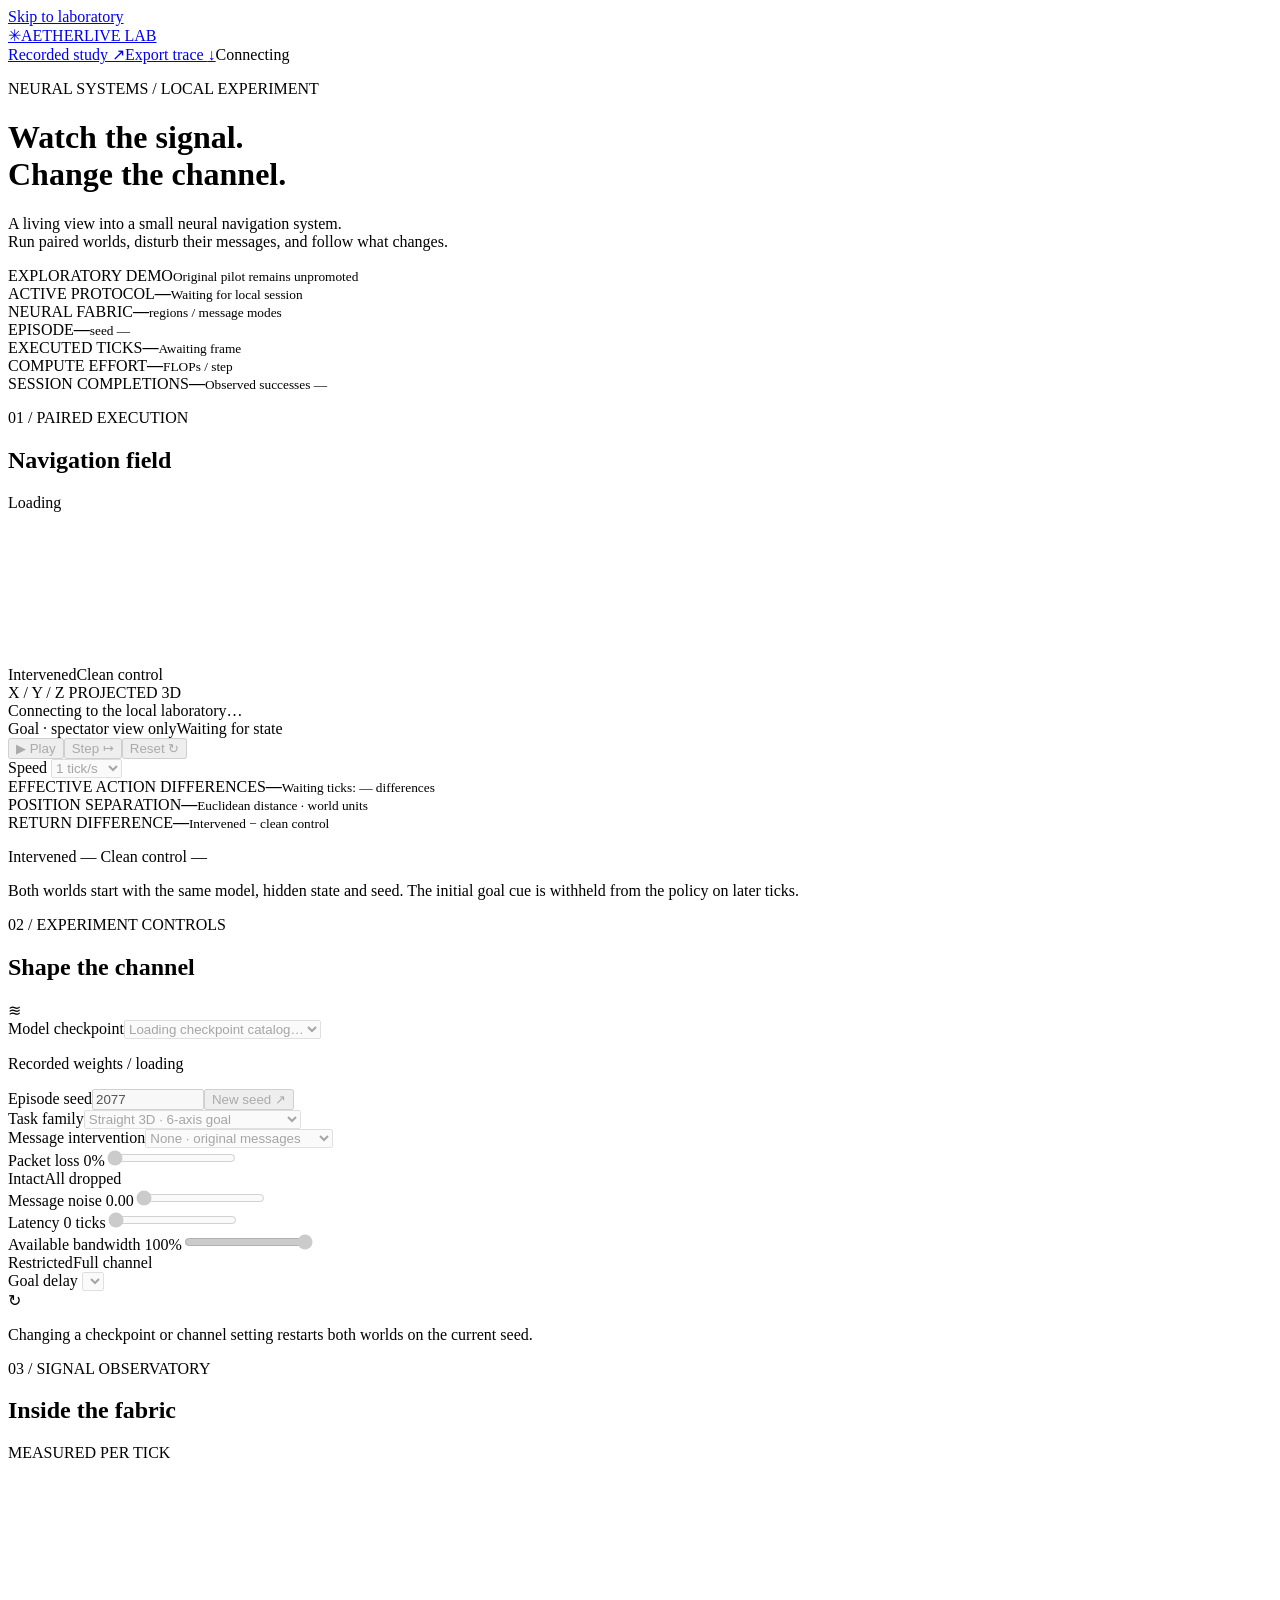
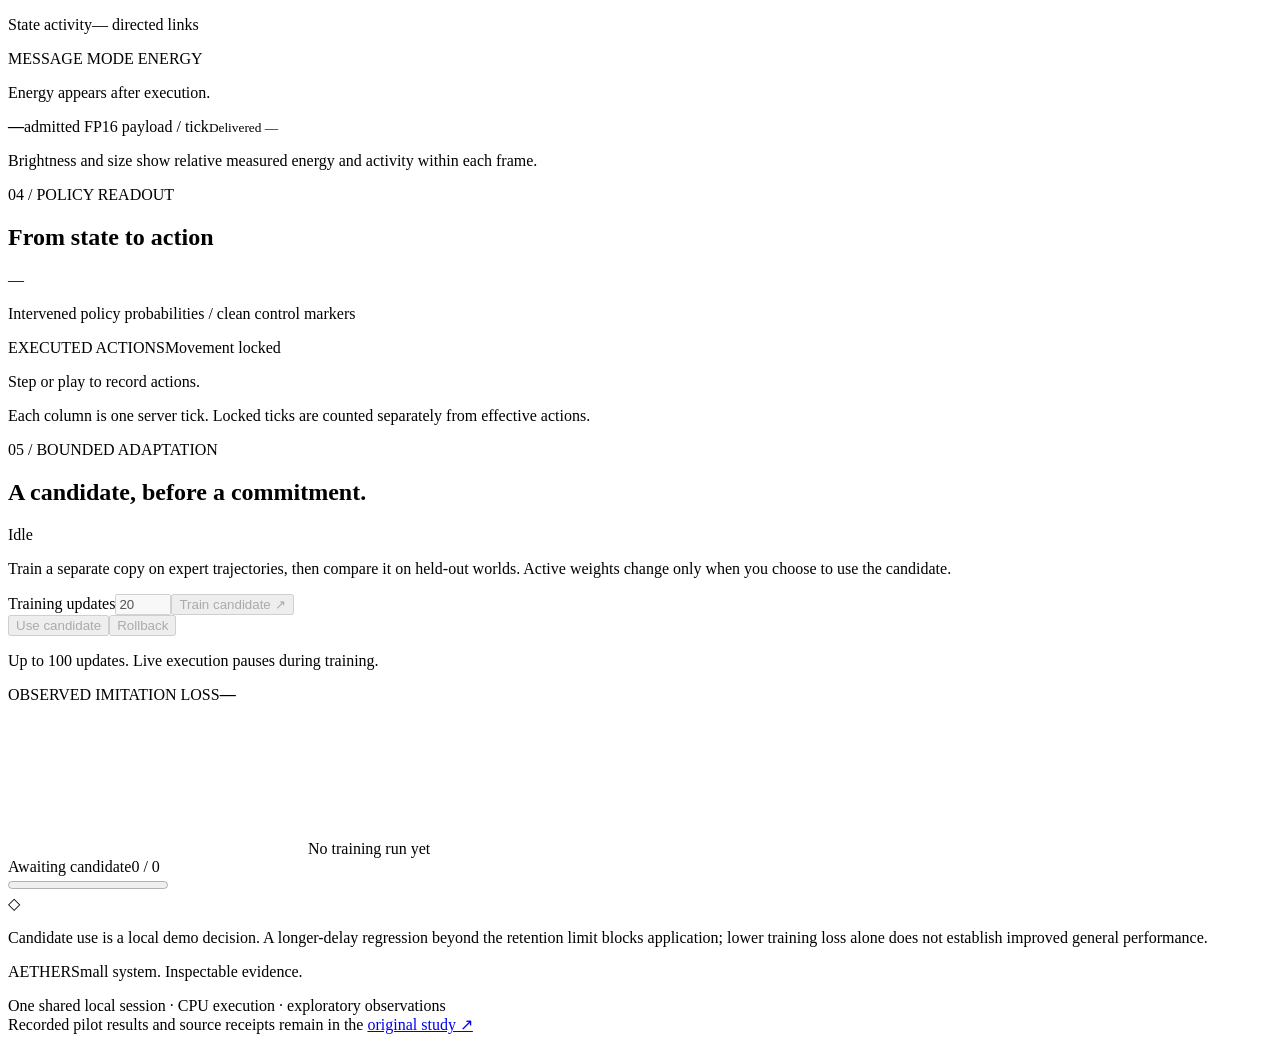
==== aether/live/web/index.html @ 58e381af "feat: AETHER v0.3.0 - NeuroWave-X research lab, live workbench, profiler, and SynapseForge plasticit" ====
<!doctype html>
<html lang="en">
<head>
  <meta charset="utf-8">
  <meta name="viewport" content="width=device-width,initial-scale=1">
  <meta name="theme-color" content="#0b1219">
  <title>AETHER — Live Lab</title>
  <link rel="stylesheet" href="/styles.css">
  <script src="/app.js" defer></script>
</head>
<body>
  <a class="skip-link" href="#laboratory">Skip to laboratory</a>
  <div class="shell">
    <header class="masthead">
      <a class="brand" href="/" aria-label="AETHER Live Lab"><span class="brand-mark" aria-hidden="true">✳</span>AETHER<span class="brand-divider"></span><span class="brand-sub">LIVE LAB</span></a>
      <nav aria-label="Laboratory links"><a href="/study/">Recorded study <span aria-hidden="true">↗</span></a><a href="/api/export" download>Export trace <span aria-hidden="true">↓</span></a><span class="connection" id="connection" role="status"><i></i>Connecting</span></nav>
    </header>
    <main id="laboratory">
      <div class="intro"><div><p class="eyebrow">NEURAL SYSTEMS / LOCAL EXPERIMENT</p><h1>Watch the signal.<br><span>Change the channel.</span></h1><p class="intro-copy">A living view into a small neural navigation system.<br class="desktop-break"> Run paired worlds, disturb their messages, and follow what changes.</p></div><div class="evidence-tag"><span class="small-dot"></span><div>EXPLORATORY DEMO<small>Original pilot remains unpromoted</small></div></div></div>
      <div id="error" class="error-banner" role="alert" hidden><span id="error-message"></span><button id="dismiss-error" aria-label="Dismiss error">×</button></div>
      <section class="instrument-strip" aria-label="Active model and session">
        <div><span class="metric-label">ACTIVE PROTOCOL</span><strong id="protocol">—</strong><small id="provenance">Waiting for local session</small></div>
        <div><span class="metric-label">NEURAL FABRIC</span><strong id="fabric">—</strong><small id="fabric-detail">regions / message modes</small></div>
        <div><span class="metric-label">EPISODE</span><strong id="episode">—</strong><small id="seed-summary">seed —</small></div>
        <div><span class="metric-label">EXECUTED TICKS</span><strong id="tick">—</strong><small id="episode-state">Awaiting frame</small></div>
        <div class="session-metric"><span class="metric-label">COMPUTE EFFORT</span><strong id="compute-flops">—</strong><small id="compute-detail">FLOPs / step</small></div>
        <div class="session-metric"><span class="metric-label">SESSION COMPLETIONS</span><strong id="completed">—</strong><small id="successes">Observed successes —</small></div>
      </section>
      <div class="lab-grid">
        <section class="panel world-panel" aria-labelledby="world-heading">
          <div class="panel-heading"><div><p class="eyebrow">01 / PAIRED EXECUTION</p><h2 id="world-heading">Navigation field</h2></div><span class="status-pill" id="run-state">Loading</span></div>
          <div class="world-view"><canvas id="world" role="img" aria-label="Projected three dimensional navigation world, loading"></canvas><div class="world-top"><span><i class="legend-line teal"></i>Intervened</span><span><i class="legend-line amber"></i>Clean control</span></div><div class="world-coordinates">X / Y / Z <span>PROJECTED 3D</span></div><div class="world-overlay" id="world-empty">Connecting to the local laboratory…</div><div class="world-bottom"><span><i class="target-symbol"></i>Goal · spectator view only</span><span id="movement-state">Waiting for state</span></div></div>
          <div class="transport"><div class="transport-buttons"><button class="primary" id="play" data-mutation disabled><span aria-hidden="true">▶</span> Play</button><button id="step" data-mutation disabled title="Execute one tick">Step <span aria-hidden="true">↦</span></button><button id="reset" data-mutation disabled title="Restart with the current seed">Reset <span aria-hidden="true">↻</span></button></div><label class="speed-control">Speed <select id="speed" data-mutation aria-label="Execution speed" disabled><option value="1">1 tick/s</option><option value="2">2 ticks/s</option><option value="3">3 ticks/s</option><option value="4">4 ticks/s</option><option value="5">5 ticks/s</option><option value="6">6 ticks/s</option><option value="7">7 ticks/s</option><option value="8">8 ticks/s</option></select></label></div>
          <div class="comparison-grid"><div><span class="metric-label">EFFECTIVE ACTION DIFFERENCES</span><strong id="effective-diffs">—</strong><small id="waiting-diffs">Waiting ticks: — differences</small></div><div><span class="metric-label">POSITION SEPARATION</span><strong id="separation">—</strong><small>Euclidean distance · world units</small></div><div><span class="metric-label">RETURN DIFFERENCE</span><strong id="return-delta">—</strong><small>Intervened − clean control</small></div></div>
          <p class="branch-results" id="branch-results">Intervened — <span>Clean control —</span></p><p class="panel-note">Both worlds start with the same model, hidden state and seed. The initial goal cue is withheld from the policy on later ticks.</p>
        </section>
        <aside class="panel channel-panel" aria-labelledby="channel-heading">
          <div class="panel-heading"><div><p class="eyebrow">02 / EXPERIMENT CONTROLS</p><h2 id="channel-heading">Shape the channel</h2></div><span class="control-glyph" aria-hidden="true">≋</span></div>
          <label class="field-label" for="checkpoint">Model checkpoint</label><select id="checkpoint" data-mutation disabled><option>Loading checkpoint catalog…</option></select><p class="field-note" id="checkpoint-note">Recorded weights / loading</p>
          <div class="seed-row"><label for="seed">Episode seed<input id="seed" type="number" min="0" max="4294967295" step="1" value="2077" data-mutation disabled></label><button id="new-seed" class="compact-button" data-mutation disabled>New seed <span aria-hidden="true">↗</span></button></div>
          <label class="field-label" for="task-family" style="margin-top:12px;">Task family</label><select id="task-family" data-mutation disabled><option value="straight">Straight 3D · 6-axis goal</option><option value="distraction">Sensory distraction · false pulses</option><option value="waypoint">Sequential routes · 2 waypoints</option></select>
          <div class="divider"></div>
          <label class="field-label" for="intervention">Message intervention</label><select id="intervention" data-mutation disabled><option value="none">None · original messages</option><option value="zero_gain">Zero residual gain</option><option value="erase_packets">Erase message packets</option><option value="shuffle_phase">Shuffle message phase</option><option value="random_phase">Randomize message phase</option></select>
          <div class="slider-field"><label for="loss">Packet loss <output for="loss" id="loss-value">0%</output></label><input id="loss" type="range" min="0" max="1" step="0.05" value="0" data-setting="loss_probability" data-mutation disabled><div class="range-ends"><span>Intact</span><span>All dropped</span></div></div>
          <div class="slider-field"><label for="noise">Message noise <output for="noise" id="noise-value">0.00</output></label><input id="noise" type="range" min="0" max="1" step="0.05" value="0" data-setting="noise_std" data-mutation disabled></div>
          <div class="slider-field"><label for="latency">Latency <output for="latency" id="latency-value">0 ticks</output></label><input id="latency" type="range" min="0" max="4" step="1" value="0" data-setting="latency_ticks" data-mutation disabled></div>
          <div class="slider-field"><label for="bandwidth">Available bandwidth <output for="bandwidth" id="bandwidth-value">100%</output></label><input id="bandwidth" type="range" min="0" max="1" step="0.05" value="1" data-setting="bandwidth_fraction" data-mutation disabled><div class="range-ends"><span>Restricted</span><span>Full channel</span></div></div>
          <label class="delay-field" for="delay">Goal delay <select id="delay" data-mutation disabled aria-label="Ticks before movement is enabled"></select></label>
          <div class="reset-note"><span aria-hidden="true">↻</span><p>Changing a checkpoint or channel setting restarts both worlds on the current seed.</p></div>
        </aside>
        <section class="panel neural-panel" aria-labelledby="neural-heading">
          <div class="panel-heading"><div><p class="eyebrow">03 / SIGNAL OBSERVATORY</p><h2 id="neural-heading">Inside the fabric</h2></div><span class="subtle-label">MEASURED PER TICK</span></div>
          <div class="neural-layout"><div class="graph-wrap"><canvas id="regions" role="img" aria-label="Regional activity and message links, loading"></canvas><div class="graph-caption"><span><i class="small-dot"></i>State activity</span><span id="link-count">— directed links</span></div></div><div class="mode-panel"><p class="metric-label">MESSAGE MODE ENERGY</p><div id="mode-bars" class="mode-bars"><p class="empty-copy">Energy appears after execution.</p></div><div class="packet-stat"><strong id="payload">—</strong><span>admitted FP16 payload / tick</span><small id="delivered-payload">Delivered —</small></div><p class="field-note">Brightness and size show relative measured energy and activity within each frame.</p></div></div>
        </section>
        <section class="panel action-panel" aria-labelledby="action-heading">
          <div class="panel-heading"><div><p class="eyebrow">04 / POLICY READOUT</p><h2 id="action-heading">From state to action</h2></div><span id="action-current" class="action-chip">—</span></div>
          <p class="field-note">Intervened policy probabilities <span class="muted-separator">/</span> clean control markers</p><div id="action-bars" class="action-bars"></div>
          <div class="timeline-heading"><span class="metric-label">EXECUTED ACTIONS</span><span class="timeline-key"><i></i>Movement locked</span></div><div class="timeline" id="timeline"><p class="empty-copy">Step or play to record actions.</p></div><p class="panel-note">Each column is one server tick. Locked ticks are counted separately from effective actions.</p>
        </section>
        <section class="panel training-panel" aria-labelledby="training-heading">
          <div class="panel-heading"><div><p class="eyebrow">05 / BOUNDED ADAPTATION</p><h2 id="training-heading">A candidate, before a commitment.</h2></div><span class="status-pill" id="training-status">Idle</span></div>
          <div class="training-layout"><div class="training-description"><p>Train a separate copy on expert trajectories, then compare it on held-out worlds. Active weights change only when you choose to use the candidate.</p><div class="training-controls"><label for="updates">Training updates<input id="updates" type="number" min="1" max="100" step="1" value="20" data-mutation disabled></label><button class="primary" id="train" data-mutation disabled>Train candidate <span aria-hidden="true">↗</span></button></div><div class="candidate-actions"><button id="apply" data-mutation disabled>Use candidate</button><button id="rollback" data-mutation disabled>Rollback</button></div><p class="field-note" id="candidate-note">Up to 100 updates. Live execution pauses during training.</p></div><div class="training-observation"><div class="loss-heading"><span class="metric-label">OBSERVED IMITATION LOSS</span><strong id="loss-current">—</strong></div><div class="loss-chart"><canvas id="loss-chart" role="img" aria-label="Training loss, no candidate trained yet"></canvas><span id="loss-empty">No training run yet</span></div><div class="progress-label"><span id="training-progress">Awaiting candidate</span><span id="training-total">0 / 0</span></div><progress id="training-meter" max="1" value="0" aria-label="Training progress"></progress><div id="training-comparison" class="training-comparison"></div></div></div>
          <div class="training-caution"><span aria-hidden="true">◇</span><p>Candidate use is a local demo decision. A longer-delay regression beyond the retention limit blocks application; lower training loss alone does not establish improved general performance.</p></div>
        </section>
      </div>
      <footer><div><span class="footer-brand">AETHER</span><span>Small system. Inspectable evidence.</span></div><p>One shared local session · CPU execution · exploratory observations<br>Recorded pilot results and source receipts remain in the <a href="/study/">original study ↗</a></p></footer>
    </main>
  </div>
</body>
</html>
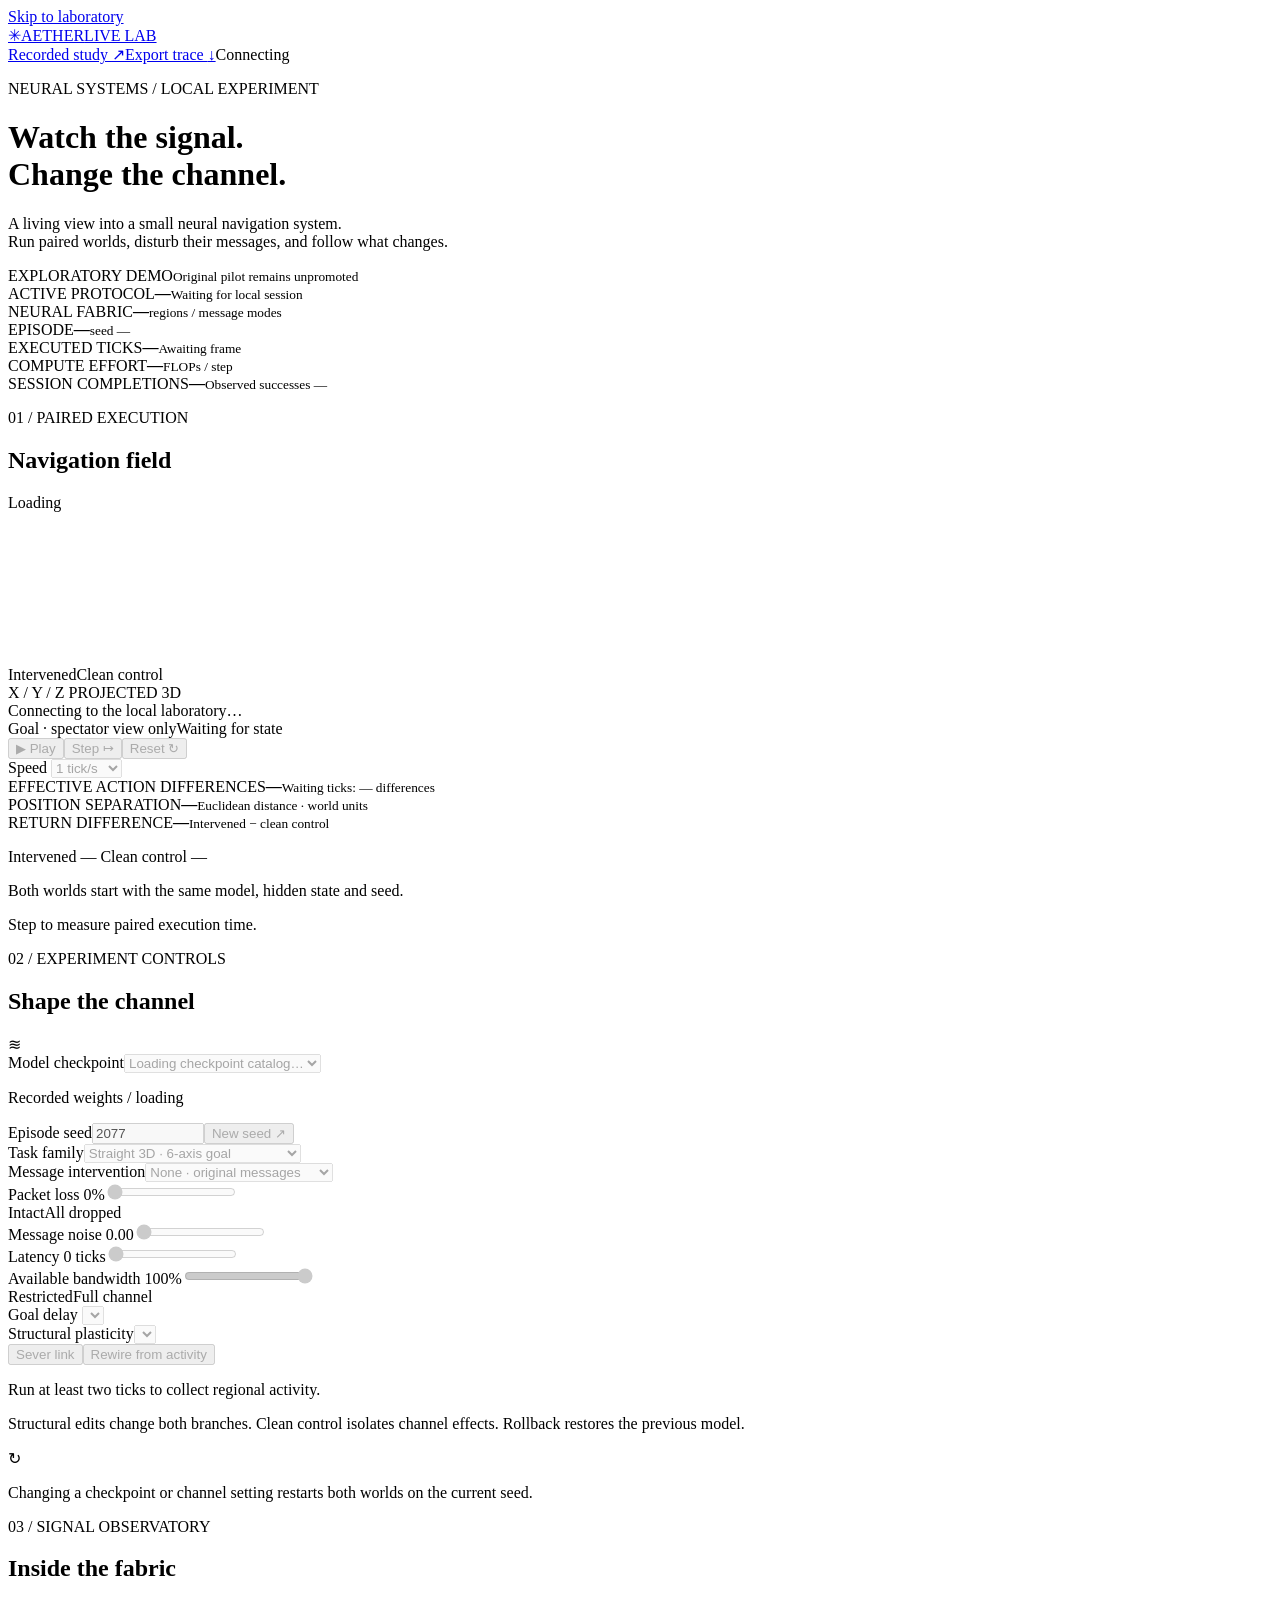
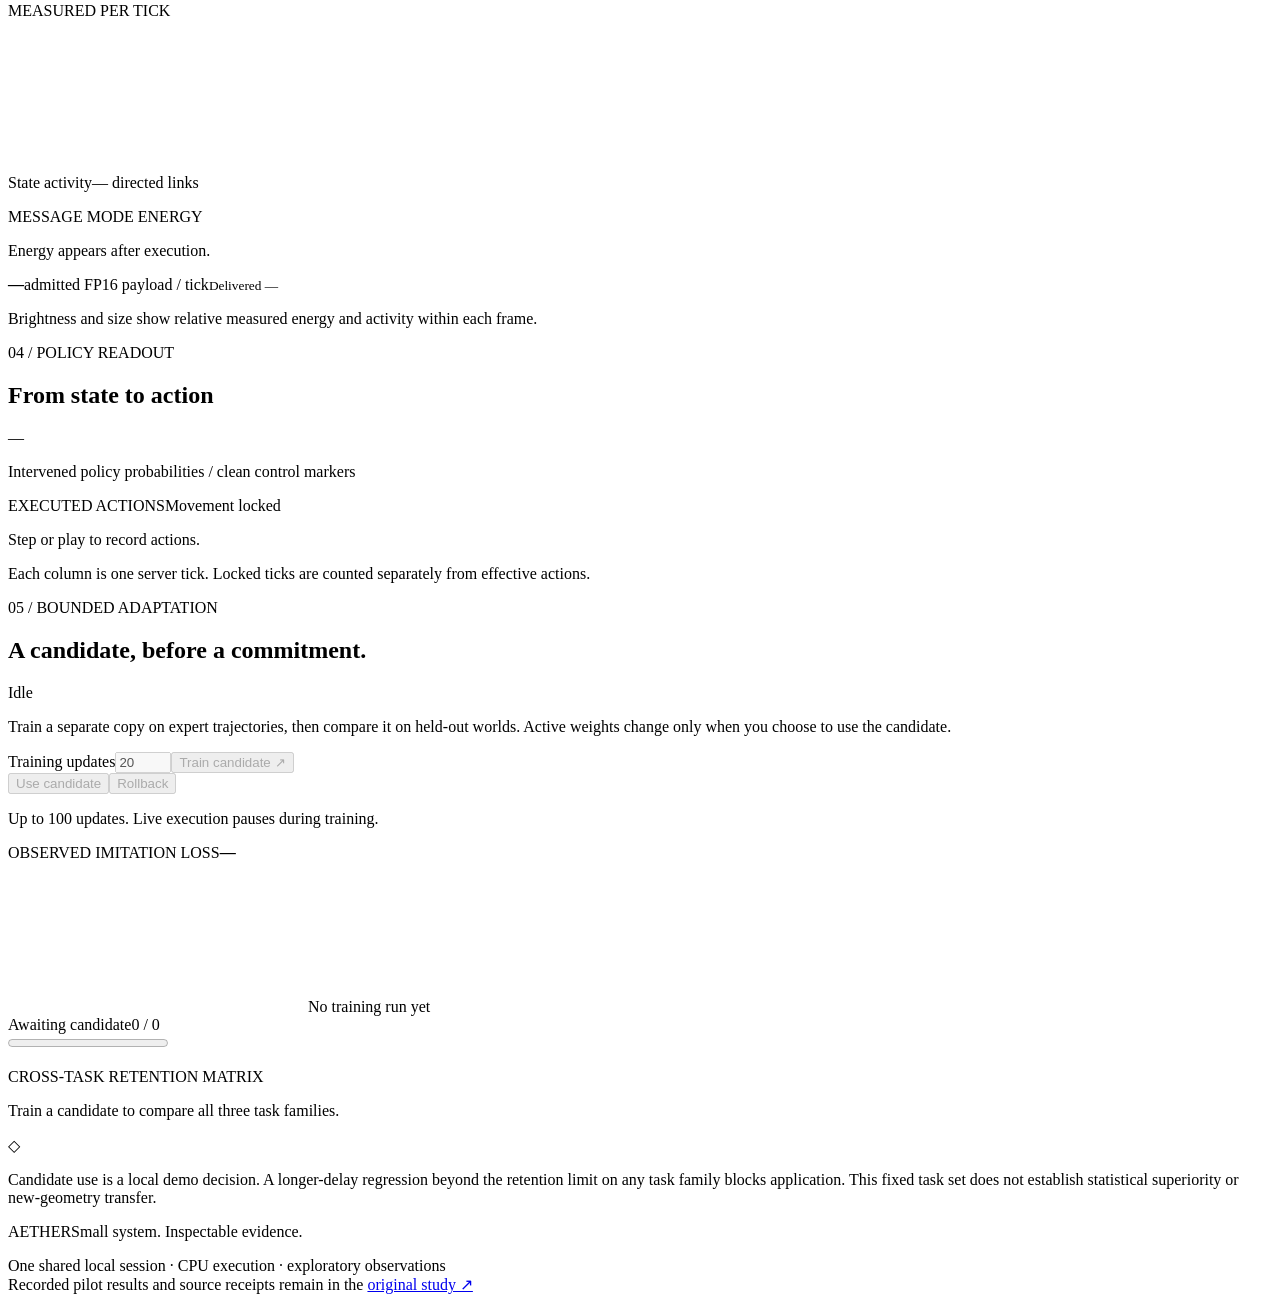
==== commit d0c8411d: "feat: integrated adaptation, task ecology, plasticity reconciliation, and rigorous profiler" ====
--- a/aether/live/web/index.html
+++ b/aether/live/web/index.html
@@ -32,7 +32,7 @@
           <div class="world-view"><canvas id="world" role="img" aria-label="Projected three dimensional navigation world, loading"></canvas><div class="world-top"><span><i class="legend-line teal"></i>Intervened</span><span><i class="legend-line amber"></i>Clean control</span></div><div class="world-coordinates">X / Y / Z <span>PROJECTED 3D</span></div><div class="world-overlay" id="world-empty">Connecting to the local laboratory…</div><div class="world-bottom"><span><i class="target-symbol"></i>Goal · spectator view only</span><span id="movement-state">Waiting for state</span></div></div>
           <div class="transport"><div class="transport-buttons"><button class="primary" id="play" data-mutation disabled><span aria-hidden="true">▶</span> Play</button><button id="step" data-mutation disabled title="Execute one tick">Step <span aria-hidden="true">↦</span></button><button id="reset" data-mutation disabled title="Restart with the current seed">Reset <span aria-hidden="true">↻</span></button></div><label class="speed-control">Speed <select id="speed" data-mutation aria-label="Execution speed" disabled><option value="1">1 tick/s</option><option value="2">2 ticks/s</option><option value="3">3 ticks/s</option><option value="4">4 ticks/s</option><option value="5">5 ticks/s</option><option value="6">6 ticks/s</option><option value="7">7 ticks/s</option><option value="8">8 ticks/s</option></select></label></div>
           <div class="comparison-grid"><div><span class="metric-label">EFFECTIVE ACTION DIFFERENCES</span><strong id="effective-diffs">—</strong><small id="waiting-diffs">Waiting ticks: — differences</small></div><div><span class="metric-label">POSITION SEPARATION</span><strong id="separation">—</strong><small>Euclidean distance · world units</small></div><div><span class="metric-label">RETURN DIFFERENCE</span><strong id="return-delta">—</strong><small>Intervened − clean control</small></div></div>
-          <p class="branch-results" id="branch-results">Intervened — <span>Clean control —</span></p><p class="panel-note">Both worlds start with the same model, hidden state and seed. The initial goal cue is withheld from the policy on later ticks.</p>
+          <p class="branch-results" id="branch-results">Intervened — <span>Clean control —</span></p><p class="panel-note" id="task-note">Both worlds start with the same model, hidden state and seed.</p><p class="field-note" id="execution-note">Step to measure paired execution time.</p>
         </section>
         <aside class="panel channel-panel" aria-labelledby="channel-heading">
           <div class="panel-heading"><div><p class="eyebrow">02 / EXPERIMENT CONTROLS</p><h2 id="channel-heading">Shape the channel</h2></div><span class="control-glyph" aria-hidden="true">≋</span></div>
@@ -46,6 +46,11 @@
           <div class="slider-field"><label for="latency">Latency <output for="latency" id="latency-value">0 ticks</output></label><input id="latency" type="range" min="0" max="4" step="1" value="0" data-setting="latency_ticks" data-mutation disabled></div>
           <div class="slider-field"><label for="bandwidth">Available bandwidth <output for="bandwidth" id="bandwidth-value">100%</output></label><input id="bandwidth" type="range" min="0" max="1" step="0.05" value="1" data-setting="bandwidth_fraction" data-mutation disabled><div class="range-ends"><span>Restricted</span><span>Full channel</span></div></div>
           <label class="delay-field" for="delay">Goal delay <select id="delay" data-mutation disabled aria-label="Ticks before movement is enabled"></select></label>
+          <div class="divider"></div>
+          <label class="field-label" for="lesion-link">Structural plasticity</label><select id="lesion-link" data-mutation aria-label="Directed link to sever" disabled></select>
+          <div class="candidate-actions"><button id="lesion" data-mutation disabled>Sever link</button><button id="rewire" data-mutation disabled>Rewire from activity</button></div>
+          <p class="field-note" id="plasticity-note">Run at least two ticks to collect regional activity.</p>
+          <p class="field-note">Structural edits change both branches. Clean control isolates channel effects. Rollback restores the previous model.</p>
           <div class="reset-note"><span aria-hidden="true">↻</span><p>Changing a checkpoint or channel setting restarts both worlds on the current seed.</p></div>
         </aside>
         <section class="panel neural-panel" aria-labelledby="neural-heading">
@@ -60,7 +65,8 @@
         <section class="panel training-panel" aria-labelledby="training-heading">
           <div class="panel-heading"><div><p class="eyebrow">05 / BOUNDED ADAPTATION</p><h2 id="training-heading">A candidate, before a commitment.</h2></div><span class="status-pill" id="training-status">Idle</span></div>
           <div class="training-layout"><div class="training-description"><p>Train a separate copy on expert trajectories, then compare it on held-out worlds. Active weights change only when you choose to use the candidate.</p><div class="training-controls"><label for="updates">Training updates<input id="updates" type="number" min="1" max="100" step="1" value="20" data-mutation disabled></label><button class="primary" id="train" data-mutation disabled>Train candidate <span aria-hidden="true">↗</span></button></div><div class="candidate-actions"><button id="apply" data-mutation disabled>Use candidate</button><button id="rollback" data-mutation disabled>Rollback</button></div><p class="field-note" id="candidate-note">Up to 100 updates. Live execution pauses during training.</p></div><div class="training-observation"><div class="loss-heading"><span class="metric-label">OBSERVED IMITATION LOSS</span><strong id="loss-current">—</strong></div><div class="loss-chart"><canvas id="loss-chart" role="img" aria-label="Training loss, no candidate trained yet"></canvas><span id="loss-empty">No training run yet</span></div><div class="progress-label"><span id="training-progress">Awaiting candidate</span><span id="training-total">0 / 0</span></div><progress id="training-meter" max="1" value="0" aria-label="Training progress"></progress><div id="training-comparison" class="training-comparison"></div></div></div>
-          <div class="training-caution"><span aria-hidden="true">◇</span><p>Candidate use is a local demo decision. A longer-delay regression beyond the retention limit blocks application; lower training loss alone does not establish improved general performance.</p></div>
+          <div class="transfer-panel"><p class="metric-label">CROSS-TASK RETENTION MATRIX</p><div id="transfer-matrix" class="transfer-matrix"><p class="empty-copy">Train a candidate to compare all three task families.</p></div></div>
+          <div class="training-caution"><span aria-hidden="true">◇</span><p>Candidate use is a local demo decision. A longer-delay regression beyond the retention limit on any task family blocks application. This fixed task set does not establish statistical superiority or new-geometry transfer.</p></div>
         </section>
       </div>
       <footer><div><span class="footer-brand">AETHER</span><span>Small system. Inspectable evidence.</span></div><p>One shared local session · CPU execution · exploratory observations<br>Recorded pilot results and source receipts remain in the <a href="/study/">original study ↗</a></p></footer>
